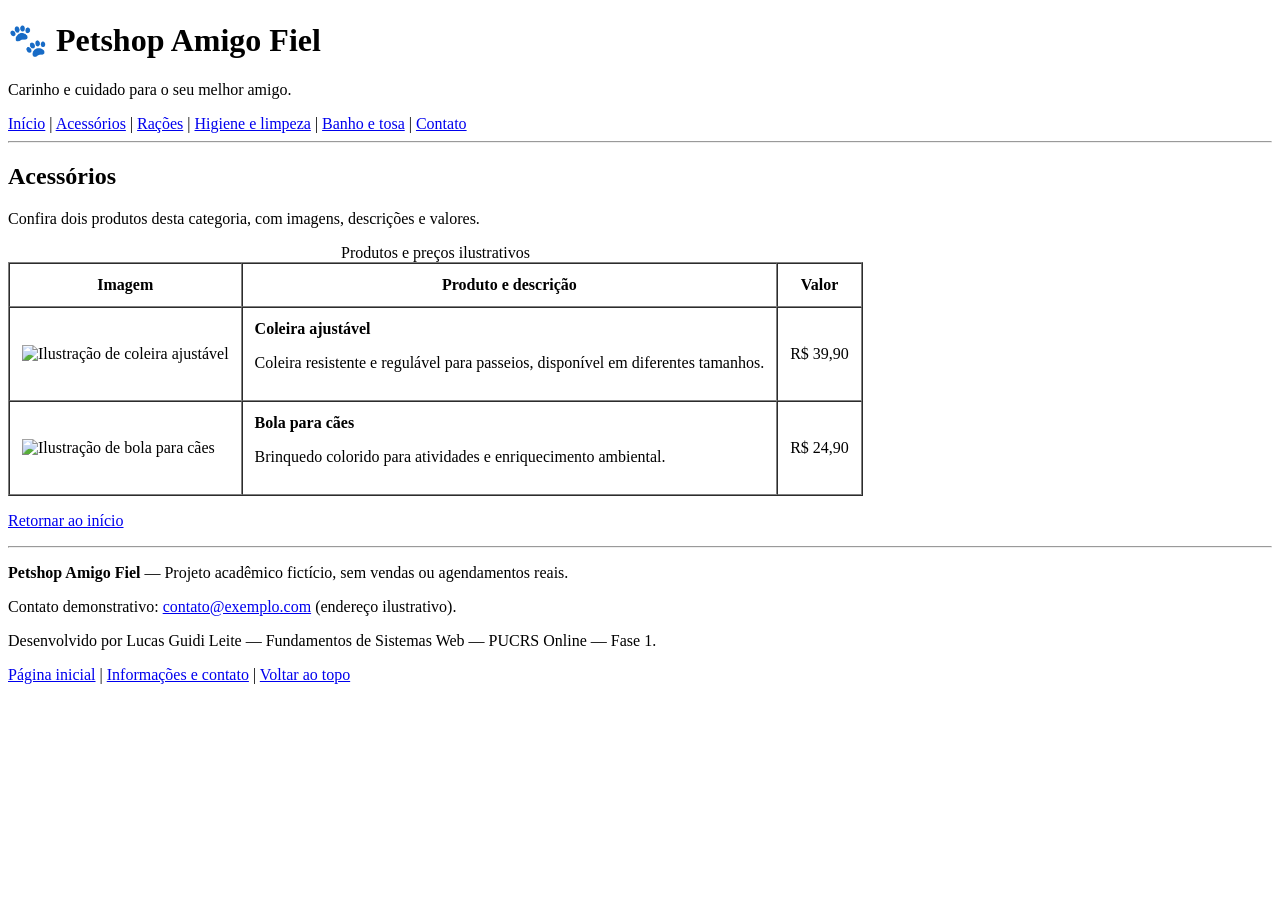
==== acessorios.html @ 9e12bd1d "Add files via upload" ====
<!DOCTYPE html>
<html lang="pt-BR">
<head>
  <meta charset="UTF-8">
  <meta name="viewport" content="width=device-width, initial-scale=1.0">
  <meta name="description" content="Petshop Amigo Fiel: produtos para animais de estimação e serviços de banho e tosa.">
  <title>Acessórios | Petshop Amigo Fiel</title>
</head>
<body>
  <header id="topo">
    <h1>🐾 Petshop Amigo Fiel</h1>
    <p>Carinho e cuidado para o seu melhor amigo.</p>
    <nav aria-label="Navegação principal"><a href="index.html">Início</a> | <a href="acessorios.html">Acessórios</a> | <a href="racoes.html">Rações</a> | <a href="higiene.html">Higiene e limpeza</a> | <a href="servicos.html">Banho e tosa</a> | <a href="contato.html">Contato</a></nav>
    <hr>
  </header>
  <main>
    <h2>Acessórios</h2>
    <p>Confira dois produtos desta categoria, com imagens, descrições e valores.</p>
  <table border="1" cellpadding="12" cellspacing="0">
    <caption>Produtos e preços ilustrativos</caption>
    <thead><tr><th scope="col">Imagem</th><th scope="col">Produto e descrição</th><th scope="col">Valor</th></tr></thead>
    <tbody>
      <tr><td><img src="imagens/coleira.svg" alt="Ilustração de coleira ajustável" width="250" height="156"></td><td><strong>Coleira ajustável</strong><p>Coleira resistente e regulável para passeios, disponível em diferentes tamanhos.</p></td><td>R$ 39,90</td></tr>
      <tr><td><img src="imagens/brinquedo.svg" alt="Ilustração de bola para cães" width="250" height="156"></td><td><strong>Bola para cães</strong><p>Brinquedo colorido para atividades e enriquecimento ambiental.</p></td><td>R$ 24,90</td></tr>
    </tbody>
  </table>
    <p><a href="index.html">Retornar ao início</a></p>
  </main>
  <hr>
  <footer>
    <p><strong>Petshop Amigo Fiel</strong> — Projeto acadêmico fictício, sem vendas ou agendamentos reais.</p>
    <p>Contato demonstrativo: <a href="mailto:contato@exemplo.com">contato@exemplo.com</a> (endereço ilustrativo).</p>
    <p>Desenvolvido por Lucas Guidi Leite — Fundamentos de Sistemas Web — PUCRS Online — Fase 1.</p>
    <p><a href="index.html">Página inicial</a> | <a href="contato.html">Informações e contato</a> | <a href="#topo">Voltar ao topo</a></p>
  </footer>
</body>
</html>
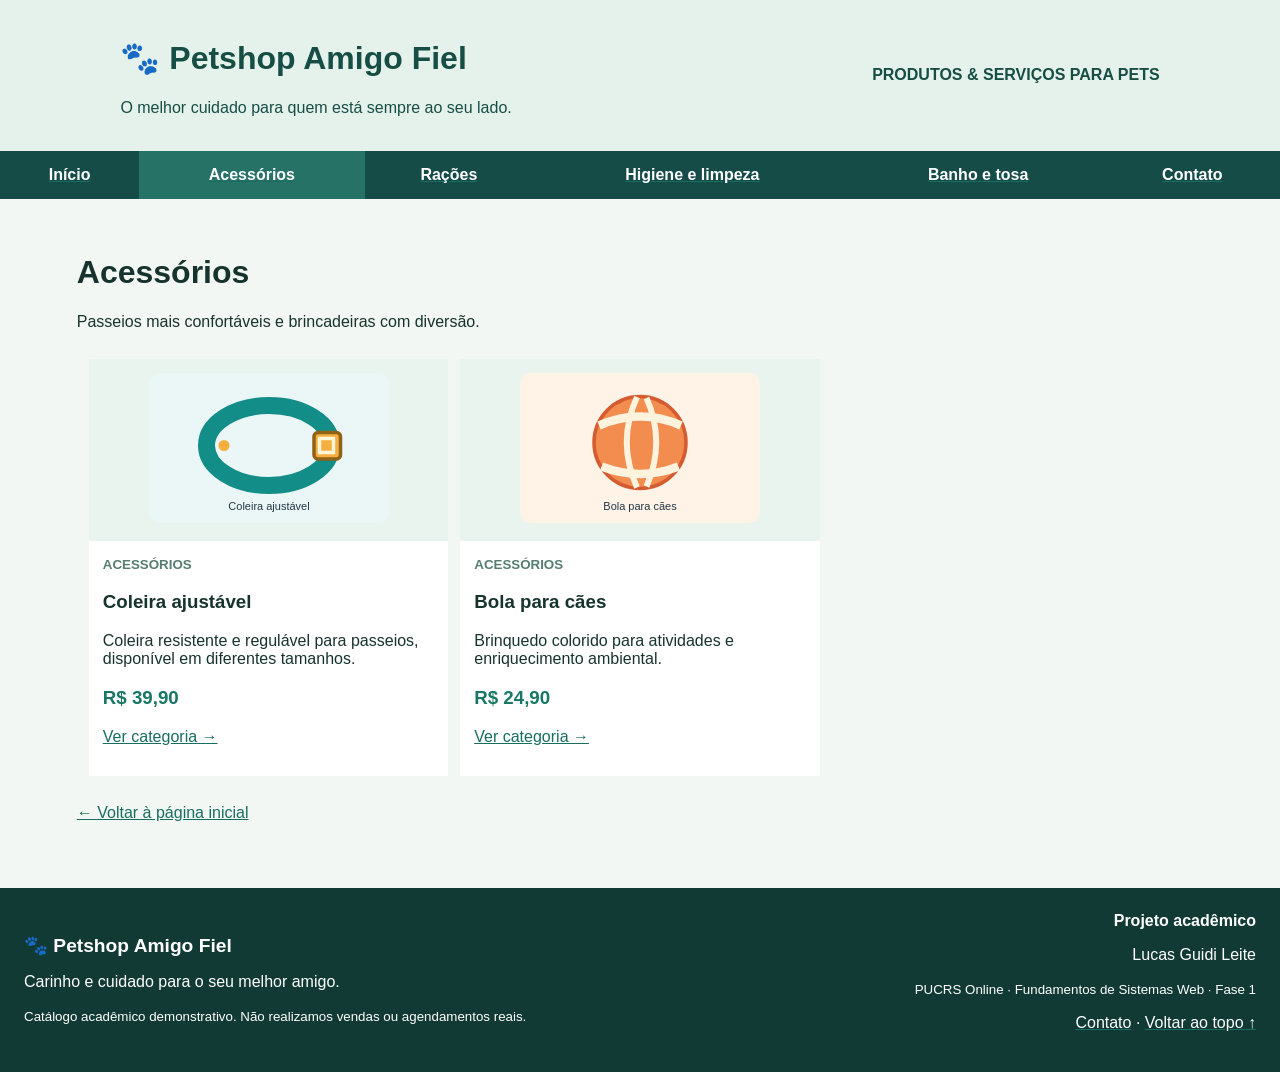
==== commit ade9dd87: "Add files via upload" ====
--- a/acessorios.html
+++ b/acessorios.html
@@ -1,37 +1,5 @@
 <!DOCTYPE html>
-<html lang="pt-BR">
-<head>
-  <meta charset="UTF-8">
-  <meta name="viewport" content="width=device-width, initial-scale=1.0">
-  <meta name="description" content="Petshop Amigo Fiel: produtos para animais de estimação e serviços de banho e tosa.">
-  <title>Acessórios | Petshop Amigo Fiel</title>
-</head>
-<body>
-  <header id="topo">
-    <h1>🐾 Petshop Amigo Fiel</h1>
-    <p>Carinho e cuidado para o seu melhor amigo.</p>
-    <nav aria-label="Navegação principal"><a href="index.html">Início</a> | <a href="acessorios.html">Acessórios</a> | <a href="racoes.html">Rações</a> | <a href="higiene.html">Higiene e limpeza</a> | <a href="servicos.html">Banho e tosa</a> | <a href="contato.html">Contato</a></nav>
-    <hr>
-  </header>
-  <main>
-    <h2>Acessórios</h2>
-    <p>Confira dois produtos desta categoria, com imagens, descrições e valores.</p>
-  <table border="1" cellpadding="12" cellspacing="0">
-    <caption>Produtos e preços ilustrativos</caption>
-    <thead><tr><th scope="col">Imagem</th><th scope="col">Produto e descrição</th><th scope="col">Valor</th></tr></thead>
-    <tbody>
-      <tr><td><img src="imagens/coleira.svg" alt="Ilustração de coleira ajustável" width="250" height="156"></td><td><strong>Coleira ajustável</strong><p>Coleira resistente e regulável para passeios, disponível em diferentes tamanhos.</p></td><td>R$ 39,90</td></tr>
-      <tr><td><img src="imagens/brinquedo.svg" alt="Ilustração de bola para cães" width="250" height="156"></td><td><strong>Bola para cães</strong><p>Brinquedo colorido para atividades e enriquecimento ambiental.</p></td><td>R$ 24,90</td></tr>
-    </tbody>
-  </table>
-    <p><a href="index.html">Retornar ao início</a></p>
-  </main>
-  <hr>
-  <footer>
-    <p><strong>Petshop Amigo Fiel</strong> — Projeto acadêmico fictício, sem vendas ou agendamentos reais.</p>
-    <p>Contato demonstrativo: <a href="mailto:contato@exemplo.com">contato@exemplo.com</a> (endereço ilustrativo).</p>
-    <p>Desenvolvido por Lucas Guidi Leite — Fundamentos de Sistemas Web — PUCRS Online — Fase 1.</p>
-    <p><a href="index.html">Página inicial</a> | <a href="contato.html">Informações e contato</a> | <a href="#topo">Voltar ao topo</a></p>
-  </footer>
-</body>
-</html>
+<html lang="pt-BR"><head><meta charset="UTF-8"><meta name="viewport" content="width=device-width, initial-scale=1"><meta name="description" content="Petshop Amigo Fiel: produtos e serviços demonstrativos para pets."><title>Acessórios | Petshop Amigo Fiel</title></head>
+<body bgcolor="#f3f7f3" text="#17332e" link="#176d60" vlink="#176d60" alink="#176d60" topmargin="0" leftmargin="0" rightmargin="0" marginwidth="0" marginheight="0">
+<div id="topo"></div><header><table width="100%" bgcolor="#e5f1eb" cellpadding="18" cellspacing="0"><tr><td width="8%"></td><td><font face="Arial" color="#164e45"><h1>🐾 Petshop Amigo Fiel</h1><p>O melhor cuidado para quem está sempre ao seu lado.</p></font></td><td align="right"><font face="Arial" color="#164e45"><b>PRODUTOS &amp; SERVIÇOS PARA PETS</b></font></td><td width="8%"></td></tr></table><table width="100%" bgcolor="#154c47" cellpadding="15" cellspacing="0"><tr><td align="center" bgcolor="#154c47"><font face="Arial" color="#ffffff"><a href="index.html"><font color="#ffffff"><b>Início</b></font></a></font></td><td align="center" bgcolor="#267267"><font face="Arial" color="#ffffff"><a href="acessorios.html"><font color="#ffffff"><b>Acessórios</b></font></a></font></td><td align="center" bgcolor="#154c47"><font face="Arial" color="#ffffff"><a href="racoes.html"><font color="#ffffff"><b>Rações</b></font></a></font></td><td align="center" bgcolor="#154c47"><font face="Arial" color="#ffffff"><a href="higiene.html"><font color="#ffffff"><b>Higiene e limpeza</b></font></a></font></td><td align="center" bgcolor="#154c47"><font face="Arial" color="#ffffff"><a href="servicos.html"><font color="#ffffff"><b>Banho e tosa</b></font></a></font></td><td align="center" bgcolor="#154c47"><font face="Arial" color="#ffffff"><a href="contato.html"><font color="#ffffff"><b>Contato</b></font></a></font></td></tr></table></header>
+<main><table width="88%" align="center" cellpadding="0" cellspacing="0"><tr><td><font face="Arial"><p>&nbsp;</p><h1>Acessórios</h1><p>Passeios mais confortáveis e brincadeiras com diversão.</p><table width="100%" cellspacing="12" cellpadding="0"><tr><td width="33%" valign="top" bgcolor="#ffffff"><table width="100%" cellpadding="14" cellspacing="0"><tr><td align="center" bgcolor="#eaf4ee"><a href="acessorios.html"><img src="coleira.svg" alt="Ilustração de coleira ajustável" width="240" height="150"></a></td></tr><tr><td><font face="Arial" color="#567d71"><small><b>ACESSÓRIOS</b></small></font><h3>Coleira ajustável</h3><p>Coleira resistente e regulável para passeios, disponível em diferentes tamanhos.</p><h3><font color="#187865">R$ 39,90</font></h3><p><a href="acessorios.html">Ver categoria →</a></p></td></tr></table></td><td width="33%" valign="top" bgcolor="#ffffff"><table width="100%" cellpadding="14" cellspacing="0"><tr><td align="center" bgcolor="#eaf4ee"><a href="acessorios.html"><img src="brinquedo.svg" alt="Ilustração de bola para cães" width="240" height="150"></a></td></tr><tr><td><font face="Arial" color="#567d71"><small><b>ACESSÓRIOS</b></small></font><h3>Bola para cães</h3><p>Brinquedo colorido para atividades e enriquecimento ambiental.</p><h3><font color="#187865">R$ 24,90</font></h3><p><a href="acessorios.html">Ver categoria →</a></p></td></tr></table></td><td width="33%"></td></tr></table><p><a href="index.html">← Voltar à página inicial</a></p></font></td></tr></table></main><p>&nbsp;</p><footer><table width="100%" bgcolor="#123a35" cellpadding="24" cellspacing="0"><tr><td><font face="Arial" color="white"><big><b>🐾 Petshop Amigo Fiel</b></big><p>Carinho e cuidado para o seu melhor amigo.</p><small>Catálogo acadêmico demonstrativo. Não realizamos vendas ou agendamentos reais.</small></font></td><td align="right"><font face="Arial" color="white"><b>Projeto acadêmico</b><p>Lucas Guidi Leite</p><small>PUCRS Online · Fundamentos de Sistemas Web · Fase 1</small><p><a href="contato.html"><font color="#ffffff">Contato</font></a> · <a href="#topo"><font color="#ffffff">Voltar ao topo ↑</font></a></p></font></td></tr></table></footer></body></html>
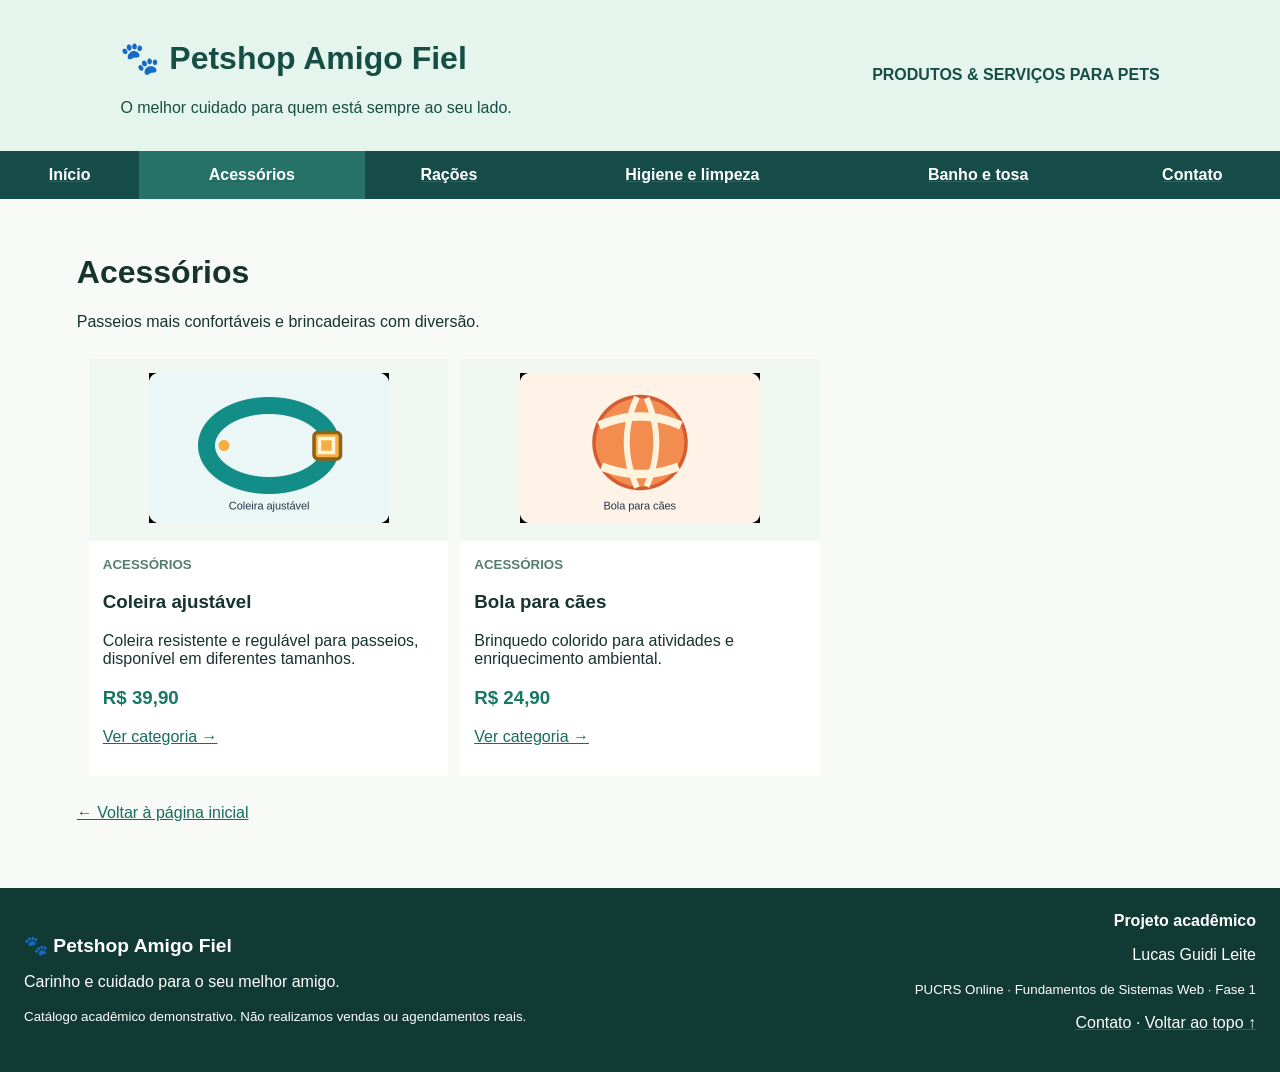
==== commit 6fee109f: "Add files via upload" ====
--- a/acessorios.html
+++ b/acessorios.html
@@ -1,5 +1,5 @@
 <!DOCTYPE html>
 <html lang="pt-BR"><head><meta charset="UTF-8"><meta name="viewport" content="width=device-width, initial-scale=1"><meta name="description" content="Petshop Amigo Fiel: produtos e serviços demonstrativos para pets."><title>Acessórios | Petshop Amigo Fiel</title></head>
-<body bgcolor="#f3f7f3" text="#17332e" link="#176d60" vlink="#176d60" alink="#176d60" topmargin="0" leftmargin="0" rightmargin="0" marginwidth="0" marginheight="0">
-<div id="topo"></div><header><table width="100%" bgcolor="#e5f1eb" cellpadding="18" cellspacing="0"><tr><td width="8%"></td><td><font face="Arial" color="#164e45"><h1>🐾 Petshop Amigo Fiel</h1><p>O melhor cuidado para quem está sempre ao seu lado.</p></font></td><td align="right"><font face="Arial" color="#164e45"><b>PRODUTOS &amp; SERVIÇOS PARA PETS</b></font></td><td width="8%"></td></tr></table><table width="100%" bgcolor="#154c47" cellpadding="15" cellspacing="0"><tr><td align="center" bgcolor="#154c47"><font face="Arial" color="#ffffff"><a href="index.html"><font color="#ffffff"><b>Início</b></font></a></font></td><td align="center" bgcolor="#267267"><font face="Arial" color="#ffffff"><a href="acessorios.html"><font color="#ffffff"><b>Acessórios</b></font></a></font></td><td align="center" bgcolor="#154c47"><font face="Arial" color="#ffffff"><a href="racoes.html"><font color="#ffffff"><b>Rações</b></font></a></font></td><td align="center" bgcolor="#154c47"><font face="Arial" color="#ffffff"><a href="higiene.html"><font color="#ffffff"><b>Higiene e limpeza</b></font></a></font></td><td align="center" bgcolor="#154c47"><font face="Arial" color="#ffffff"><a href="servicos.html"><font color="#ffffff"><b>Banho e tosa</b></font></a></font></td><td align="center" bgcolor="#154c47"><font face="Arial" color="#ffffff"><a href="contato.html"><font color="#ffffff"><b>Contato</b></font></a></font></td></tr></table></header>
-<main><table width="88%" align="center" cellpadding="0" cellspacing="0"><tr><td><font face="Arial"><p>&nbsp;</p><h1>Acessórios</h1><p>Passeios mais confortáveis e brincadeiras com diversão.</p><table width="100%" cellspacing="12" cellpadding="0"><tr><td width="33%" valign="top" bgcolor="#ffffff"><table width="100%" cellpadding="14" cellspacing="0"><tr><td align="center" bgcolor="#eaf4ee"><a href="acessorios.html"><img src="coleira.svg" alt="Ilustração de coleira ajustável" width="240" height="150"></a></td></tr><tr><td><font face="Arial" color="#567d71"><small><b>ACESSÓRIOS</b></small></font><h3>Coleira ajustável</h3><p>Coleira resistente e regulável para passeios, disponível em diferentes tamanhos.</p><h3><font color="#187865">R$ 39,90</font></h3><p><a href="acessorios.html">Ver categoria →</a></p></td></tr></table></td><td width="33%" valign="top" bgcolor="#ffffff"><table width="100%" cellpadding="14" cellspacing="0"><tr><td align="center" bgcolor="#eaf4ee"><a href="acessorios.html"><img src="brinquedo.svg" alt="Ilustração de bola para cães" width="240" height="150"></a></td></tr><tr><td><font face="Arial" color="#567d71"><small><b>ACESSÓRIOS</b></small></font><h3>Bola para cães</h3><p>Brinquedo colorido para atividades e enriquecimento ambiental.</p><h3><font color="#187865">R$ 24,90</font></h3><p><a href="acessorios.html">Ver categoria →</a></p></td></tr></table></td><td width="33%"></td></tr></table><p><a href="index.html">← Voltar à página inicial</a></p></font></td></tr></table></main><p>&nbsp;</p><footer><table width="100%" bgcolor="#123a35" cellpadding="24" cellspacing="0"><tr><td><font face="Arial" color="white"><big><b>🐾 Petshop Amigo Fiel</b></big><p>Carinho e cuidado para o seu melhor amigo.</p><small>Catálogo acadêmico demonstrativo. Não realizamos vendas ou agendamentos reais.</small></font></td><td align="right"><font face="Arial" color="white"><b>Projeto acadêmico</b><p>Lucas Guidi Leite</p><small>PUCRS Online · Fundamentos de Sistemas Web · Fase 1</small><p><a href="contato.html"><font color="#ffffff">Contato</font></a> · <a href="#topo"><font color="#ffffff">Voltar ao topo ↑</font></a></p></font></td></tr></table></footer></body></html>+<body bgcolor="#F8FAF7" text="#17332e" link="#176d60" vlink="#176d60" alink="#176d60" topmargin="0" leftmargin="0" rightmargin="0" marginwidth="0" marginheight="0">
+<div id="topo"></div><header><table width="100%" bgcolor="#E5F5ED" cellpadding="18" cellspacing="0"><tr><td width="8%"></td><td><font face="Arial" color="#164e45"><h1>🐾 Petshop Amigo Fiel</h1><p>O melhor cuidado para quem está sempre ao seu lado.</p></font></td><td align="right"><font face="Arial" color="#164e45"><b>PRODUTOS &amp; SERVIÇOS PARA PETS</b></font></td><td width="8%"></td></tr></table><table width="100%" bgcolor="#154c47" cellpadding="15" cellspacing="0"><tr><td align="center" bgcolor="#154c47"><font face="Arial" color="#ffffff"><a href="index.html"><font color="#ffffff"><b>Início</b></font></a></font></td><td align="center" bgcolor="#267267"><font face="Arial" color="#ffffff"><a href="acessorios.html"><font color="#ffffff"><b>Acessórios</b></font></a></font></td><td align="center" bgcolor="#154c47"><font face="Arial" color="#ffffff"><a href="racoes.html"><font color="#ffffff"><b>Rações</b></font></a></font></td><td align="center" bgcolor="#154c47"><font face="Arial" color="#ffffff"><a href="higiene.html"><font color="#ffffff"><b>Higiene e limpeza</b></font></a></font></td><td align="center" bgcolor="#154c47"><font face="Arial" color="#ffffff"><a href="servicos.html"><font color="#ffffff"><b>Banho e tosa</b></font></a></font></td><td align="center" bgcolor="#154c47"><font face="Arial" color="#ffffff"><a href="contato.html"><font color="#ffffff"><b>Contato</b></font></a></font></td></tr></table></header>
+<main><table width="88%" align="center" cellpadding="0" cellspacing="0"><tr><td><font face="Arial"><p>&nbsp;</p><h1>Acessórios</h1><p>Passeios mais confortáveis e brincadeiras com diversão.</p><table width="100%" cellspacing="12" cellpadding="0"><tr><td width="33%" valign="top" bgcolor="#ffffff"><table width="100%" cellpadding="14" cellspacing="0"><tr><td align="center" bgcolor="#F1F8F2"><a href="acessorios.html"><img src="coleira.png" alt="Ilustração de coleira ajustável" width="240" height="150"></a></td></tr><tr><td><font face="Arial" color="#567d71"><small><b>ACESSÓRIOS</b></small></font><h3>Coleira ajustável</h3><p>Coleira resistente e regulável para passeios, disponível em diferentes tamanhos.</p><h3><font color="#187865">R$ 39,90</font></h3><p><a href="acessorios.html">Ver categoria →</a></p></td></tr></table></td><td width="33%" valign="top" bgcolor="#ffffff"><table width="100%" cellpadding="14" cellspacing="0"><tr><td align="center" bgcolor="#F1F8F2"><a href="acessorios.html"><img src="brinquedo.png" alt="Ilustração de bola para cães" width="240" height="150"></a></td></tr><tr><td><font face="Arial" color="#567d71"><small><b>ACESSÓRIOS</b></small></font><h3>Bola para cães</h3><p>Brinquedo colorido para atividades e enriquecimento ambiental.</p><h3><font color="#187865">R$ 24,90</font></h3><p><a href="acessorios.html">Ver categoria →</a></p></td></tr></table></td><td width="33%"></td></tr></table><p><a href="index.html">← Voltar à página inicial</a></p></font></td></tr></table></main><p>&nbsp;</p><footer><table width="100%" bgcolor="#123a35" cellpadding="24" cellspacing="0"><tr><td><font face="Arial" color="white"><big><b>🐾 Petshop Amigo Fiel</b></big><p>Carinho e cuidado para o seu melhor amigo.</p><small>Catálogo acadêmico demonstrativo. Não realizamos vendas ou agendamentos reais.</small></font></td><td align="right"><font face="Arial" color="white"><b>Projeto acadêmico</b><p>Lucas Guidi Leite</p><small>PUCRS Online · Fundamentos de Sistemas Web · Fase 1</small><p><a href="contato.html"><font color="#ffffff">Contato</font></a> · <a href="#topo"><font color="#ffffff">Voltar ao topo ↑</font></a></p></font></td></tr></table></footer></body></html>
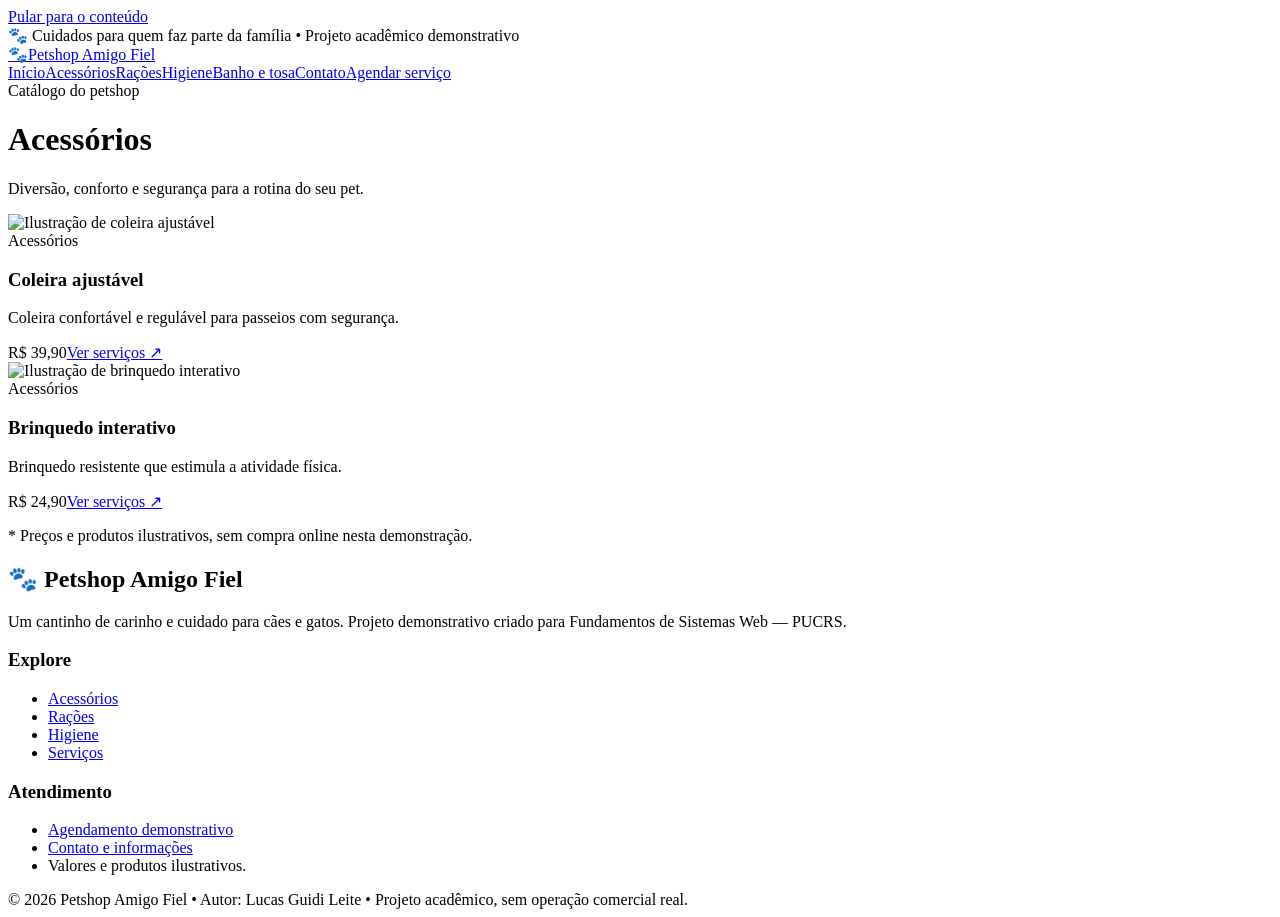
==== commit f4b7832a: "Add files via upload" ====
--- a/acessorios.html
+++ b/acessorios.html
@@ -1,5 +1 @@
-<!DOCTYPE html>
-<html lang="pt-BR"><head><meta charset="UTF-8"><meta name="viewport" content="width=device-width, initial-scale=1"><meta name="description" content="Petshop Amigo Fiel: produtos e serviços demonstrativos para pets."><title>Acessórios | Petshop Amigo Fiel</title></head>
-<body bgcolor="#F8FAF7" text="#17332e" link="#176d60" vlink="#176d60" alink="#176d60" topmargin="0" leftmargin="0" rightmargin="0" marginwidth="0" marginheight="0">
-<div id="topo"></div><header><table width="100%" bgcolor="#E5F5ED" cellpadding="18" cellspacing="0"><tr><td width="8%"></td><td><font face="Arial" color="#164e45"><h1>🐾 Petshop Amigo Fiel</h1><p>O melhor cuidado para quem está sempre ao seu lado.</p></font></td><td align="right"><font face="Arial" color="#164e45"><b>PRODUTOS &amp; SERVIÇOS PARA PETS</b></font></td><td width="8%"></td></tr></table><table width="100%" bgcolor="#154c47" cellpadding="15" cellspacing="0"><tr><td align="center" bgcolor="#154c47"><font face="Arial" color="#ffffff"><a href="index.html"><font color="#ffffff"><b>Início</b></font></a></font></td><td align="center" bgcolor="#267267"><font face="Arial" color="#ffffff"><a href="acessorios.html"><font color="#ffffff"><b>Acessórios</b></font></a></font></td><td align="center" bgcolor="#154c47"><font face="Arial" color="#ffffff"><a href="racoes.html"><font color="#ffffff"><b>Rações</b></font></a></font></td><td align="center" bgcolor="#154c47"><font face="Arial" color="#ffffff"><a href="higiene.html"><font color="#ffffff"><b>Higiene e limpeza</b></font></a></font></td><td align="center" bgcolor="#154c47"><font face="Arial" color="#ffffff"><a href="servicos.html"><font color="#ffffff"><b>Banho e tosa</b></font></a></font></td><td align="center" bgcolor="#154c47"><font face="Arial" color="#ffffff"><a href="contato.html"><font color="#ffffff"><b>Contato</b></font></a></font></td></tr></table></header>
-<main><table width="88%" align="center" cellpadding="0" cellspacing="0"><tr><td><font face="Arial"><p>&nbsp;</p><h1>Acessórios</h1><p>Passeios mais confortáveis e brincadeiras com diversão.</p><table width="100%" cellspacing="12" cellpadding="0"><tr><td width="33%" valign="top" bgcolor="#ffffff"><table width="100%" cellpadding="14" cellspacing="0"><tr><td align="center" bgcolor="#F1F8F2"><a href="acessorios.html"><img src="coleira.png" alt="Ilustração de coleira ajustável" width="240" height="150"></a></td></tr><tr><td><font face="Arial" color="#567d71"><small><b>ACESSÓRIOS</b></small></font><h3>Coleira ajustável</h3><p>Coleira resistente e regulável para passeios, disponível em diferentes tamanhos.</p><h3><font color="#187865">R$ 39,90</font></h3><p><a href="acessorios.html">Ver categoria →</a></p></td></tr></table></td><td width="33%" valign="top" bgcolor="#ffffff"><table width="100%" cellpadding="14" cellspacing="0"><tr><td align="center" bgcolor="#F1F8F2"><a href="acessorios.html"><img src="brinquedo.png" alt="Ilustração de bola para cães" width="240" height="150"></a></td></tr><tr><td><font face="Arial" color="#567d71"><small><b>ACESSÓRIOS</b></small></font><h3>Bola para cães</h3><p>Brinquedo colorido para atividades e enriquecimento ambiental.</p><h3><font color="#187865">R$ 24,90</font></h3><p><a href="acessorios.html">Ver categoria →</a></p></td></tr></table></td><td width="33%"></td></tr></table><p><a href="index.html">← Voltar à página inicial</a></p></font></td></tr></table></main><p>&nbsp;</p><footer><table width="100%" bgcolor="#123a35" cellpadding="24" cellspacing="0"><tr><td><font face="Arial" color="white"><big><b>🐾 Petshop Amigo Fiel</b></big><p>Carinho e cuidado para o seu melhor amigo.</p><small>Catálogo acadêmico demonstrativo. Não realizamos vendas ou agendamentos reais.</small></font></td><td align="right"><font face="Arial" color="white"><b>Projeto acadêmico</b><p>Lucas Guidi Leite</p><small>PUCRS Online · Fundamentos de Sistemas Web · Fase 1</small><p><a href="contato.html"><font color="#ffffff">Contato</font></a> · <a href="#topo"><font color="#ffffff">Voltar ao topo ↑</font></a></p></font></td></tr></table></footer></body></html>+<!doctype html><html lang="pt-BR"><head><meta charset="utf-8"><meta name="viewport" content="width=device-width,initial-scale=1"><meta name="description" content="Petshop Amigo Fiel — catálogo de produtos e demonstração de agendamento de banho e tosa."><title>Acessórios | Petshop Amigo Fiel</title><link rel="stylesheet" href="assets/css/styles.css"><script defer src="assets/js/app.js"></script></head><body><a class="skip" href="#conteudo">Pular para o conteúdo</a><div class="topbar">🐾 Cuidados para quem faz parte da família • Projeto acadêmico demonstrativo</div><header class="header"><div class="wrap nav"><a class="brand" href="index.html" aria-label="Petshop Amigo Fiel, página inicial"><span class="brandmark" aria-hidden="true">🐾</span><span>Petshop Amigo Fiel</span></a><nav class="links" aria-label="Menu principal"><a href="index.html">Início</a><a href="acessorios.html" aria-current="page">Acessórios</a><a href="racoes.html">Rações</a><a href="higiene.html">Higiene</a><a href="servicos.html">Banho e tosa</a><a href="contato.html">Contato</a><a class="cta" href="agendamento.html">Agendar serviço</a></nav></div></header><main id="conteudo"><div class="page-heading"><div class="wrap"><span class="eyebrow">Catálogo do petshop</span><h1 class="page-title">Acessórios</h1><p>Diversão, conforto e segurança para a rotina do seu pet.</p></div></div><section class="section"><div class="wrap"><div class="grid"><article class="card"><img class="card-media" src="assets/img/coleira.svg" alt="Ilustração de coleira ajustável" loading="lazy"><div class="card-body"><span class="tag">Acessórios</span><h3>Coleira ajustável</h3><p>Coleira confortável e regulável para passeios com segurança.</p><div class="card-bottom"><span class="price">R$ 39,90</span><a class="mini-link" href="agendamento.html">Ver serviços ↗</a></div></div></article><article class="card"><img class="card-media" src="assets/img/brinquedo.svg" alt="Ilustração de brinquedo interativo" loading="lazy"><div class="card-body"><span class="tag">Acessórios</span><h3>Brinquedo interativo</h3><p>Brinquedo resistente que estimula a atividade física.</p><div class="card-bottom"><span class="price">R$ 24,90</span><a class="mini-link" href="agendamento.html">Ver serviços ↗</a></div></div></article></div><p class="muted">* Preços e produtos ilustrativos, sem compra online nesta demonstração.</p></div></section></main><footer class="footer"><div class="wrap"><div class="footer-grid"><div><h2>🐾 Petshop Amigo Fiel</h2><p>Um cantinho de carinho e cuidado para cães e gatos. Projeto demonstrativo criado para Fundamentos de Sistemas Web — PUCRS.</p></div><div><h3>Explore</h3><ul><li><a href="acessorios.html">Acessórios</a></li><li><a href="racoes.html">Rações</a></li><li><a href="higiene.html">Higiene</a></li><li><a href="servicos.html">Serviços</a></li></ul></div><div><h3>Atendimento</h3><ul><li><a href="agendamento.html">Agendamento demonstrativo</a></li><li><a href="contato.html">Contato e informações</a></li><li>Valores e produtos ilustrativos.</li></ul></div></div><div class="footer-end">© 2026 Petshop Amigo Fiel • Autor: Lucas Guidi Leite • Projeto acadêmico, sem operação comercial real.</div></div></footer></body></html>
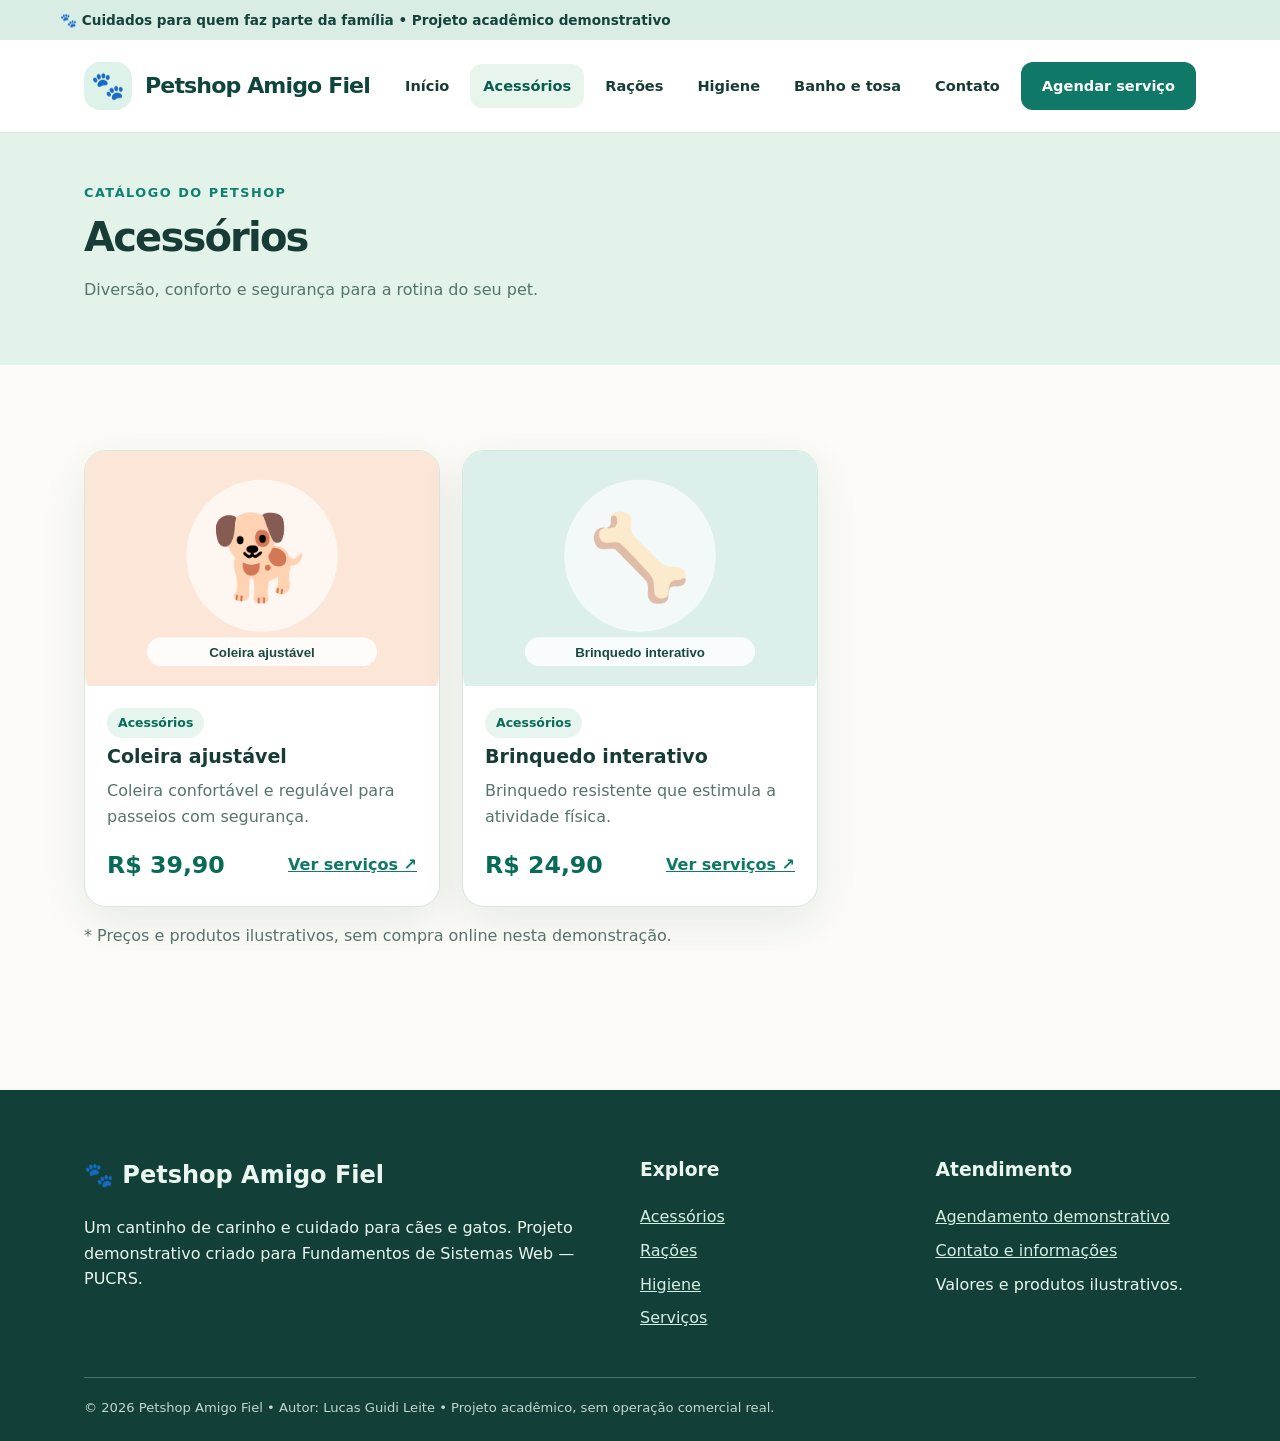
==== commit fd3e6ed1: "Add files via upload" ====
--- a/acessorios.html
+++ b/acessorios.html
@@ -1 +1 @@
-<!doctype html><html lang="pt-BR"><head><meta charset="utf-8"><meta name="viewport" content="width=device-width,initial-scale=1"><meta name="description" content="Petshop Amigo Fiel — catálogo de produtos e demonstração de agendamento de banho e tosa."><title>Acessórios | Petshop Amigo Fiel</title><link rel="stylesheet" href="assets/css/styles.css"><script defer src="assets/js/app.js"></script></head><body><a class="skip" href="#conteudo">Pular para o conteúdo</a><div class="topbar">🐾 Cuidados para quem faz parte da família • Projeto acadêmico demonstrativo</div><header class="header"><div class="wrap nav"><a class="brand" href="index.html" aria-label="Petshop Amigo Fiel, página inicial"><span class="brandmark" aria-hidden="true">🐾</span><span>Petshop Amigo Fiel</span></a><nav class="links" aria-label="Menu principal"><a href="index.html">Início</a><a href="acessorios.html" aria-current="page">Acessórios</a><a href="racoes.html">Rações</a><a href="higiene.html">Higiene</a><a href="servicos.html">Banho e tosa</a><a href="contato.html">Contato</a><a class="cta" href="agendamento.html">Agendar serviço</a></nav></div></header><main id="conteudo"><div class="page-heading"><div class="wrap"><span class="eyebrow">Catálogo do petshop</span><h1 class="page-title">Acessórios</h1><p>Diversão, conforto e segurança para a rotina do seu pet.</p></div></div><section class="section"><div class="wrap"><div class="grid"><article class="card"><img class="card-media" src="assets/img/coleira.svg" alt="Ilustração de coleira ajustável" loading="lazy"><div class="card-body"><span class="tag">Acessórios</span><h3>Coleira ajustável</h3><p>Coleira confortável e regulável para passeios com segurança.</p><div class="card-bottom"><span class="price">R$ 39,90</span><a class="mini-link" href="agendamento.html">Ver serviços ↗</a></div></div></article><article class="card"><img class="card-media" src="assets/img/brinquedo.svg" alt="Ilustração de brinquedo interativo" loading="lazy"><div class="card-body"><span class="tag">Acessórios</span><h3>Brinquedo interativo</h3><p>Brinquedo resistente que estimula a atividade física.</p><div class="card-bottom"><span class="price">R$ 24,90</span><a class="mini-link" href="agendamento.html">Ver serviços ↗</a></div></div></article></div><p class="muted">* Preços e produtos ilustrativos, sem compra online nesta demonstração.</p></div></section></main><footer class="footer"><div class="wrap"><div class="footer-grid"><div><h2>🐾 Petshop Amigo Fiel</h2><p>Um cantinho de carinho e cuidado para cães e gatos. Projeto demonstrativo criado para Fundamentos de Sistemas Web — PUCRS.</p></div><div><h3>Explore</h3><ul><li><a href="acessorios.html">Acessórios</a></li><li><a href="racoes.html">Rações</a></li><li><a href="higiene.html">Higiene</a></li><li><a href="servicos.html">Serviços</a></li></ul></div><div><h3>Atendimento</h3><ul><li><a href="agendamento.html">Agendamento demonstrativo</a></li><li><a href="contato.html">Contato e informações</a></li><li>Valores e produtos ilustrativos.</li></ul></div></div><div class="footer-end">© 2026 Petshop Amigo Fiel • Autor: Lucas Guidi Leite • Projeto acadêmico, sem operação comercial real.</div></div></footer></body></html>+<!doctype html><html lang="pt-BR"><head><meta charset="utf-8"><meta name="viewport" content="width=device-width,initial-scale=1"><meta name="description" content="Petshop Amigo Fiel — catálogo de produtos e demonstração de agendamento de banho e tosa."><title>Acessórios | Petshop Amigo Fiel</title><link rel="stylesheet" href="styles.css"><script defer src="app.js"></script></head><body><a class="skip" href="#conteudo">Pular para o conteúdo</a><div class="topbar">🐾 Cuidados para quem faz parte da família • Projeto acadêmico demonstrativo</div><header class="header"><div class="wrap nav"><a class="brand" href="index.html" aria-label="Petshop Amigo Fiel, página inicial"><span class="brandmark" aria-hidden="true">🐾</span><span>Petshop Amigo Fiel</span></a><nav class="links" aria-label="Menu principal"><a href="index.html">Início</a><a href="acessorios.html" aria-current="page">Acessórios</a><a href="racoes.html">Rações</a><a href="higiene.html">Higiene</a><a href="servicos.html">Banho e tosa</a><a href="contato.html">Contato</a><a class="cta" href="agendamento.html">Agendar serviço</a></nav></div></header><main id="conteudo"><div class="page-heading"><div class="wrap"><span class="eyebrow">Catálogo do petshop</span><h1 class="page-title">Acessórios</h1><p>Diversão, conforto e segurança para a rotina do seu pet.</p></div></div><section class="section"><div class="wrap"><div class="grid"><article class="card"><img class="card-media" src="coleira.svg" alt="Ilustração de coleira ajustável" loading="lazy"><div class="card-body"><span class="tag">Acessórios</span><h3>Coleira ajustável</h3><p>Coleira confortável e regulável para passeios com segurança.</p><div class="card-bottom"><span class="price">R$ 39,90</span><a class="mini-link" href="agendamento.html">Ver serviços ↗</a></div></div></article><article class="card"><img class="card-media" src="brinquedo.svg" alt="Ilustração de brinquedo interativo" loading="lazy"><div class="card-body"><span class="tag">Acessórios</span><h3>Brinquedo interativo</h3><p>Brinquedo resistente que estimula a atividade física.</p><div class="card-bottom"><span class="price">R$ 24,90</span><a class="mini-link" href="agendamento.html">Ver serviços ↗</a></div></div></article></div><p class="muted">* Preços e produtos ilustrativos, sem compra online nesta demonstração.</p></div></section></main><footer class="footer"><div class="wrap"><div class="footer-grid"><div><h2>🐾 Petshop Amigo Fiel</h2><p>Um cantinho de carinho e cuidado para cães e gatos. Projeto demonstrativo criado para Fundamentos de Sistemas Web — PUCRS.</p></div><div><h3>Explore</h3><ul><li><a href="acessorios.html">Acessórios</a></li><li><a href="racoes.html">Rações</a></li><li><a href="higiene.html">Higiene</a></li><li><a href="servicos.html">Serviços</a></li></ul></div><div><h3>Atendimento</h3><ul><li><a href="agendamento.html">Agendamento demonstrativo</a></li><li><a href="contato.html">Contato e informações</a></li><li>Valores e produtos ilustrativos.</li></ul></div></div><div class="footer-end">© 2026 Petshop Amigo Fiel • Autor: Lucas Guidi Leite • Projeto acadêmico, sem operação comercial real.</div></div></footer></body></html>
--- a/styles.css
+++ b/styles.css
@@ -0,0 +1,4 @@
+
+:root{--ink:#173c35;--dark:#0e463d;--green:#0f7866;--mint:#e8f5ee;--cream:#fcfbf7;--gold:#ffbb74;--muted:#56746d;--line:#d9e7e1;--shadow:0 14px 45px rgba(12,65,53,.09)}
+*{box-sizing:border-box}html{scroll-behavior:smooth}body{margin:0;background:var(--cream);color:var(--ink);font-family:system-ui,-apple-system,BlinkMacSystemFont,'Segoe UI',sans-serif;line-height:1.62}a{color:var(--green)}a:focus-visible,button:focus-visible,input:focus-visible,select:focus-visible,textarea:focus-visible{outline:3px solid #f5a33c;outline-offset:3px}img{max-width:100%;display:block}button,input,select,textarea{font:inherit}.skip{position:absolute;left:-10000px;top:0;z-index:100;background:#fff;padding:1rem}.skip:focus{left:1rem}.topbar{background:#d9ede4;color:#13433a;padding:9px max(24px,calc((100vw - 1160px)/2));font-size:.85rem;font-weight:650}.header{background:white;border-bottom:1px solid var(--line)}.wrap{max-width:1160px;margin:auto;padding:0 24px}.nav{display:flex;align-items:center;justify-content:space-between;gap:20px;min-height:92px}.brand{text-decoration:none;color:var(--dark);display:flex;align-items:center;gap:13px;font-weight:850;font-size:1.38rem;letter-spacing:-.04em}.brandmark{width:48px;height:48px;display:grid;place-items:center;border-radius:16px;background:#ddf2e8;font-size:1.7rem}.links{display:flex;gap:8px;align-items:center;flex-wrap:wrap}.links a{padding:10px 13px;text-decoration:none;color:var(--ink);font-weight:650;font-size:.91rem;border-radius:12px}.links a:hover,.links a[aria-current=page]{background:#e7f5ed;color:#075d4e}.links a.cta,.btn{background:var(--green);color:#fff;border-radius:12px;padding:12px 21px;text-decoration:none;border:0;cursor:pointer;display:inline-flex;justify-content:center;align-items:center;font-weight:750;gap:7px}.links a.cta:hover,.btn:hover{background:var(--dark);color:#fff}.btn-secondary{background:#e0f2e9;color:#15574b}.btn-secondary:hover{background:#cce9dc;color:#15574b}.section{padding:65px 0}.section-tight{padding:38px 0}.eyebrow{font-weight:800;letter-spacing:.12em;text-transform:uppercase;color:#0e8070;font-size:.8rem}.hero{padding:65px 0 55px}.hero-layout{display:grid;grid-template-columns:1.15fr .85fr;gap:28px;align-items:stretch}.hero-copy{padding:48px 46px;background:#dff1e7;border-radius:30px}.hero h1{font-size:clamp(2.35rem,4.7vw,4.4rem);line-height:1.09;letter-spacing:-.055em;margin:16px 0 19px}.hero p{font-size:1.08rem;color:#42675c;max-width:550px}.hero-actions{display:flex;gap:12px;flex-wrap:wrap;margin-top:26px}.hero-side{border-radius:30px;background:#c6e8d8;min-height:390px;display:flex;flex-direction:column;justify-content:center;align-items:center;text-align:center;padding:32px;overflow:hidden}.hero-side .big{font-size:7.5rem;line-height:1.3;filter:drop-shadow(0 14px 10px #9bc9b4)}.hero-side strong{font-size:1.3rem}.section-head{display:flex;justify-content:space-between;gap:24px;align-items:end;margin:0 0 26px}.section h2,.page-title{font-size:clamp(1.7rem,3.2vw,2.5rem);letter-spacing:-.045em;line-height:1.2;margin:8px 0 12px}.section-subtitle{color:var(--muted);margin:0}.grid{display:grid;grid-template-columns:repeat(3,minmax(0,1fr));gap:22px}.card{background:#fff;border:1px solid var(--line);border-radius:22px;overflow:hidden;box-shadow:var(--shadow)}.card-body{padding:22px}.card h3{margin:3px 0 6px;font-size:1.19rem}.card p{color:var(--muted);margin:0 0 16px}.card-media{width:100%;height:235px;object-fit:cover}.tag{display:inline-block;background:#e6f5ed;color:#096d5b;font-size:.78rem;font-weight:800;padding:5px 11px;border-radius:30px}.price{color:#086b57;font-size:1.48rem;font-weight:850}.card-bottom{display:flex;align-items:center;justify-content:space-between;gap:12px}.mini-link{font-weight:750}.feature-grid{display:grid;grid-template-columns:repeat(3,1fr);gap:18px}.feature{background:#eaf5ef;padding:23px;border-radius:19px}.feature span{font-size:2rem}.feature strong{display:block;margin-top:8px}.banner{padding:38px;background:#124b41;color:white;border-radius:26px;display:flex;align-items:center;justify-content:space-between;gap:24px}.banner p{color:#dceee7}.banner .btn{background:#fff;color:#135648}.footer{background:#123f37;color:#eaf7f0;margin-top:60px;padding:46px 0 22px}.footer-grid{display:grid;grid-template-columns:2fr 1fr 1fr;gap:35px}.footer a{color:#d4eee2}.footer ul{padding:0;list-style:none}.footer li{margin-bottom:8px}.footer-end{border-top:1px solid #47776b;padding-top:19px;margin-top:30px;font-size:.82rem;color:#c0d8cf}.page-heading{background:#e3f3ea;padding:46px 0;margin-bottom:20px}.page-heading p{max-width:720px;color:var(--muted)}.carousel{position:relative;border-radius:24px;overflow:hidden}.slide{display:none;min-height:345px;padding:38px 60px;align-items:center;grid-template-columns:1fr 1fr;gap:28px;background:#e1f2e8}.slide.active{display:grid}.slide h2{font-size:clamp(1.7rem,3.3vw,2.8rem);margin:10px 0}.slide img{height:275px;width:100%;object-fit:contain;border-radius:20px}.carousel-actions{position:absolute;bottom:20px;left:50%;transform:translateX(-50%);display:flex;gap:8px;align-items:center}.circle-btn{background:#fff;color:#125447;border:1px solid #cbe3d8;cursor:pointer;border-radius:30px;padding:8px 13px;font-weight:700}.dots{display:flex;gap:8px}.dot{width:12px;height:12px;border:0;border-radius:100%;background:#82b9a8;cursor:pointer}.dot[aria-current=true]{background:#125447}.form-layout{display:grid;grid-template-columns:1.4fr .75fr;gap:26px;align-items:start}.form-panel{background:white;border:1px solid var(--line);padding:32px;border-radius:24px;box-shadow:var(--shadow)}.form-panel h2{margin:0 0 14px}.form-grid{display:grid;grid-template-columns:1fr 1fr;gap:18px}.field{display:flex;flex-direction:column;gap:5px}.field.full{grid-column:1/-1}.field label,.fieldset legend{font-weight:750;font-size:.92rem}.field input,.field select,.field textarea{width:100%;padding:13px;border:1px solid #b8d3c8;border-radius:11px;background:#fff;color:var(--ink)}.field small{color:var(--muted)}.fieldset{border:1px solid var(--line);border-radius:14px;padding:15px 20px;margin:20px 0;display:flex;gap:18px;flex-wrap:wrap}.fieldset label{display:flex;align-items:center;gap:8px}.notice{padding:16px 19px;border-radius:13px;background:#e5f4ed;border-left:4px solid #16836d}.error{background:#ffeded;border-left-color:#b73b3b;color:#8b1c1c}.summary{background:#e7f5ef;border-radius:20px;padding:26px;position:sticky;top:24px}.summary h3{margin-top:0}.summary strong{font-size:1.6rem;color:#0c715e}.clock{background:#174d42;color:#e5f6ef;padding:10px 15px;text-align:center;font-weight:650;font-size:.89rem}.muted{color:var(--muted)}.required{color:#9e2630}.two-col{display:grid;grid-template-columns:repeat(2,1fr);gap:20px}.service{background:#fff;border:1px solid var(--line);border-radius:20px;padding:25px}.service h3{margin-top:0}.faq{padding:16px 0;border-bottom:1px solid var(--line)}.faq summary{cursor:pointer;font-weight:750}@media(max-width:960px){.nav{flex-direction:column;padding:16px 0;align-items:flex-start}.links{width:100%}.hero-layout,.form-layout{grid-template-columns:1fr}.grid{grid-template-columns:repeat(2,1fr)}.footer-grid{grid-template-columns:1fr 1fr}.summary{position:static}}@media(max-width:640px){.wrap{padding:0 17px}.hero-copy{padding:32px 24px}.hero-side{min-height:245px}.hero-side .big{font-size:5rem}.grid,.feature-grid,.two-col,.form-grid,.footer-grid{grid-template-columns:1fr}.slide.active{grid-template-columns:1fr;padding:26px 25px 77px}.slide img{height:180px}.section{padding:42px 0}.banner{flex-direction:column;align-items:flex-start}.links a{padding:9px 10px}.form-panel{padding:22px}.field.full{grid-column:auto}}
+@media(prefers-reduced-motion:reduce){html{scroll-behavior:auto}*{animation:none!important;transition:none!important}}
